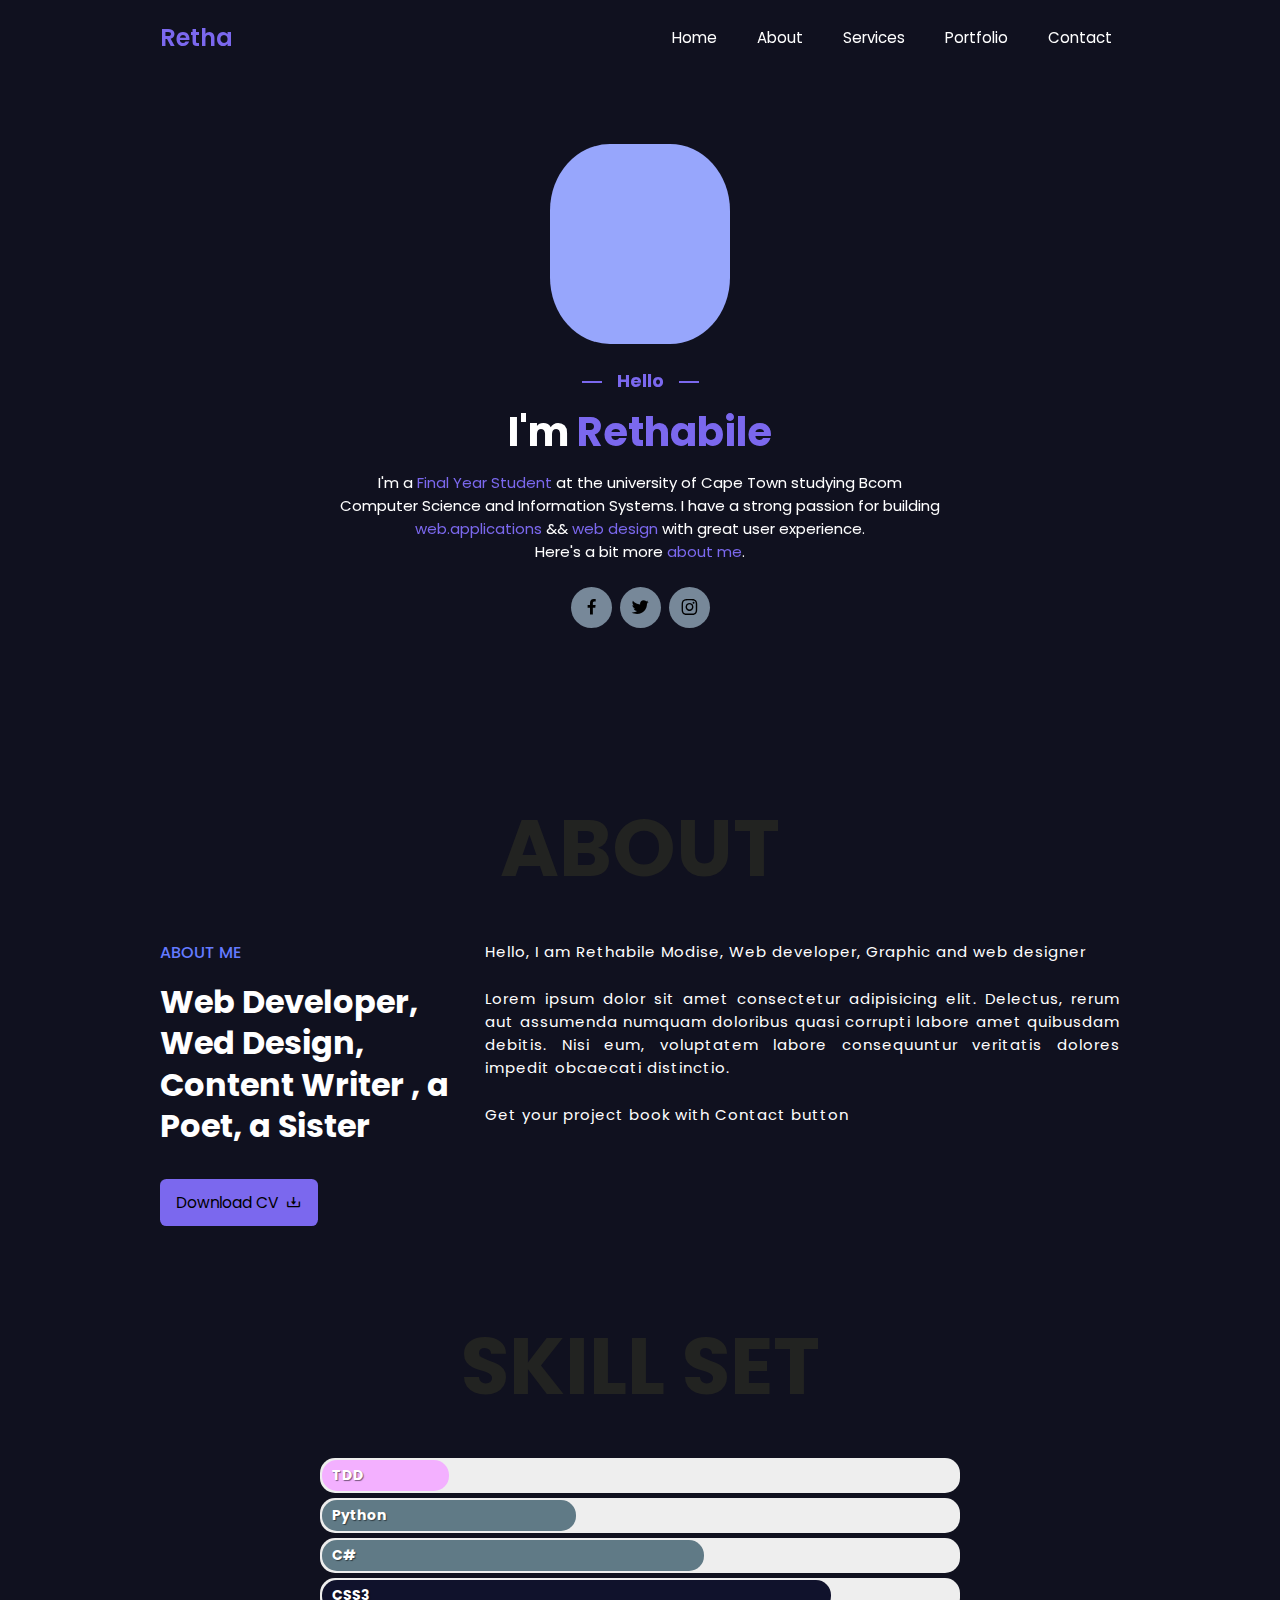
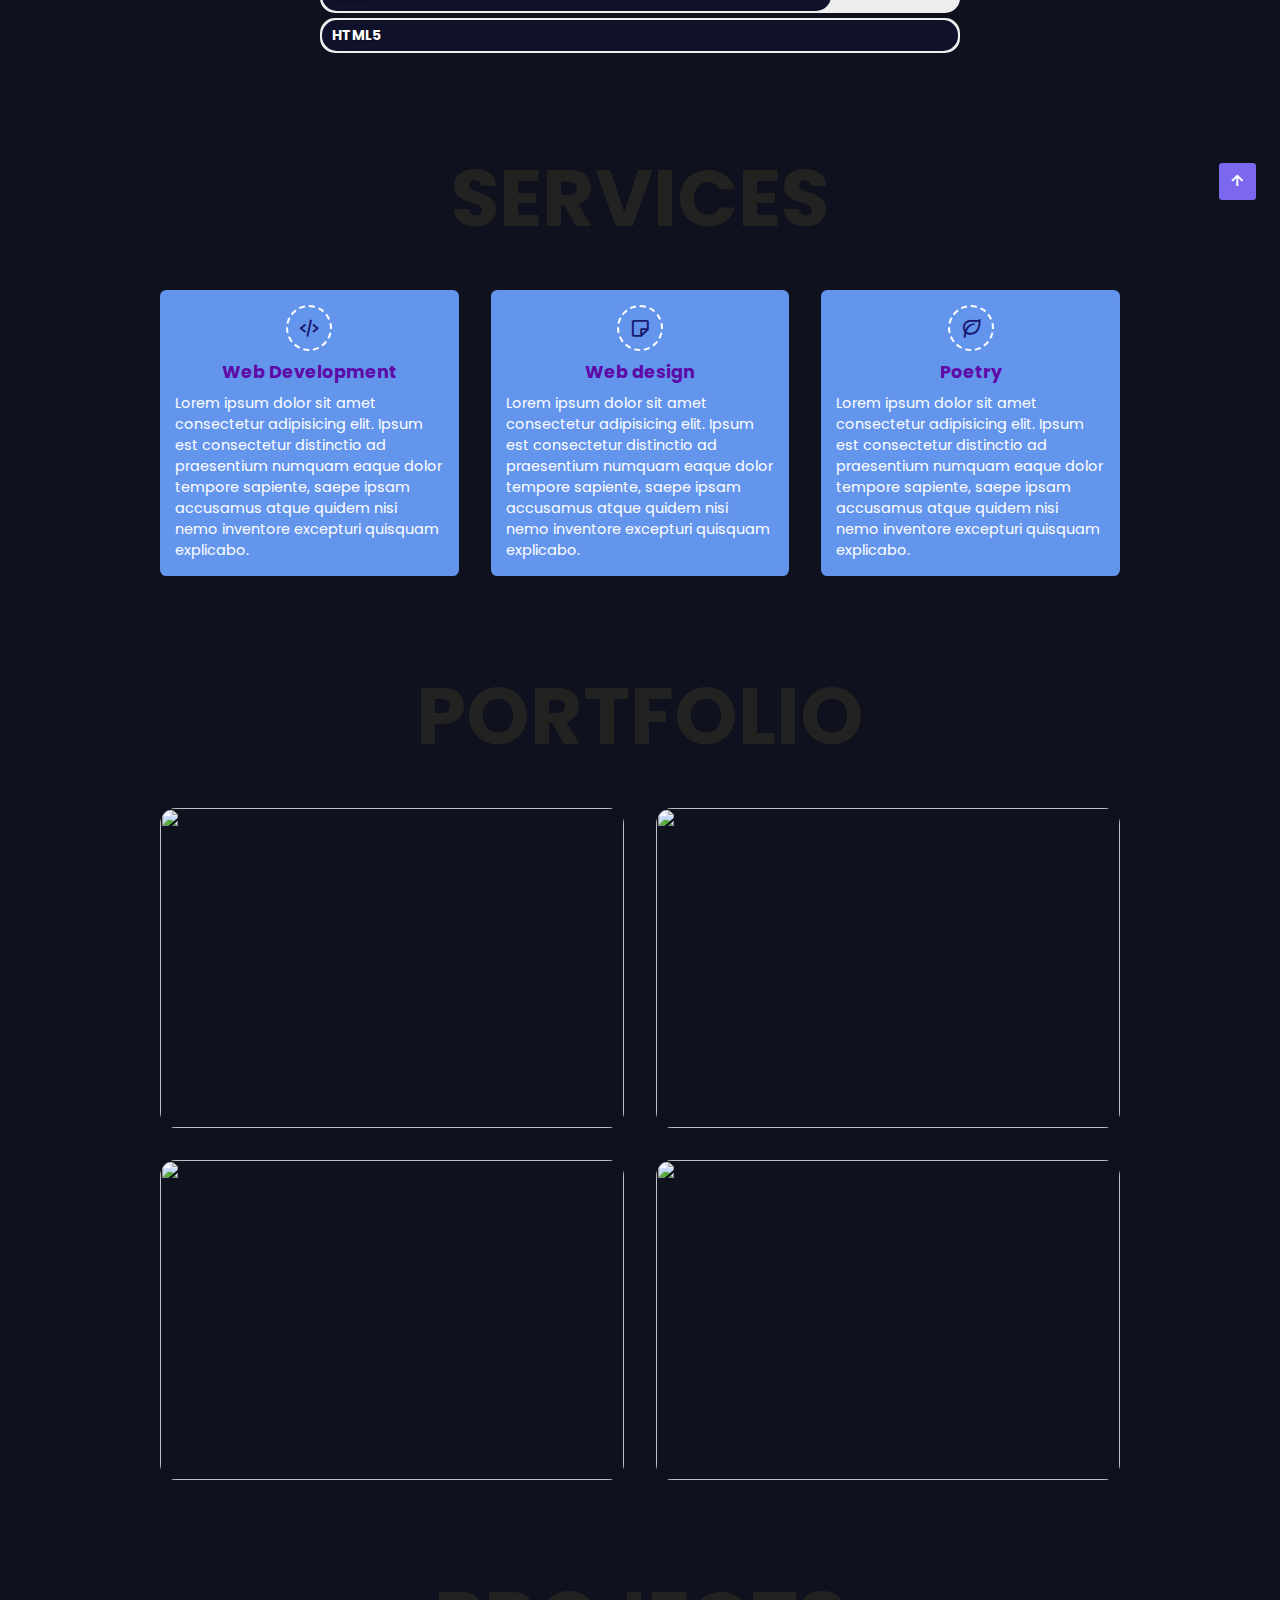
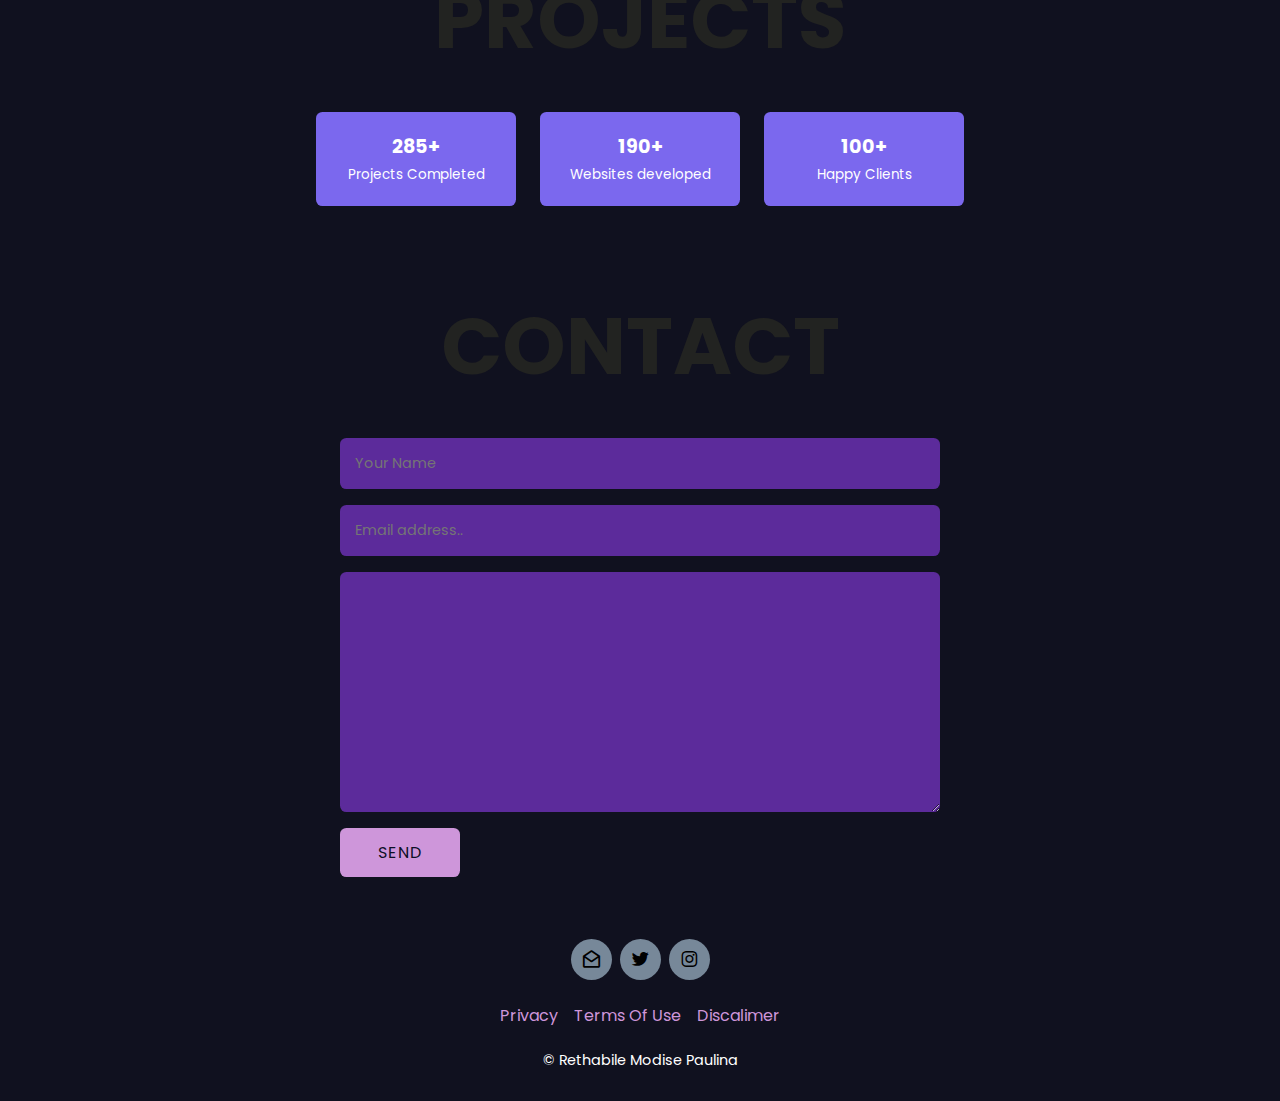
==== My Web/src/index.html @ 58a50acf "Add Skills Set" ====
<!DOCTYPE html>
<html lang="en">

<head>
    <meta charset="UTF-8">
    <meta http-equiv="X-UA-Compatible" content="IE=edge">
    <meta name="viewport" content="width=device-width, initial-scale=1.0">
    <title>Retha</title>
    <!-- Link to CSS -->
    <link rel="stylesheet" href="styles.css">
    <!--Box Icons  -->
    <link href='https://unpkg.com/boxicons@2.1.2/css/boxicons.min.css' rel='stylesheet'>

</head>

<body>
    <!-- Scroll Top -->
    <a href="#home" class="scroll-top">
        <i class='bx bx-up-arrow-alt'></i>
    </a>
    <!-- Header -->
    <header>
        <div class="nav container">
            <!-- Logo -->
            <a href="#" class="logo">Retha</a>
            <!-- Nav Bar -->
            <ul class="navbar">
                <li><a href="#home" class="nav-link">Home</a></li>
                <li><a href="#about" class="nav-link">About</a></li>
                <li><a href="#services" class="nav-link">Services</a></li>
                <li><a href="#portfolio" class="nav-link">Portfolio</a></li>
                <li><a href="#contact" class="nav-link">Contact</a></li>

            </ul>
            <!-- Menu Icons -->
            <div class="menu-icon">

                <div class="line1"></div>
                <div class="line2"></div>
                <div class="line3"></div>

            </div>
        </div>
    </header>

    <!-- Home -->
    <section class="home container" id="home">
        <div class="home-content">
            <div class="home-img">
                <img src="../assets/images/me.jpg" alt="">
            </div>
            <div class="home-text">
                <h3>Hello</h3>
                <h2>I'm <span class="color">Rethabile</span></h2>
                <p>
                    I'm a <span class="color">Final Year Student </span> at the university of Cape Town studying
                    Bcom
                    Computer Science and Information Systems. I have a strong passion for
                    building <span class="color"> web.applications </span> && <span class="color"> web design </span>
                    with great user experience. <br>
                    Here's a bit more <span class="color">about me</span>.
                </p>
                <!-- Social -->
                <div class="social">
                    <a href="#"><i class='bx bxl-facebook'></i></a>
                    <a href="#"><i class='bx bxl-twitter'></i></a>
                    <a href="#"><i class='bx bxl-instagram'></i></a>

                </div>
            </div>
        </div>
    </section>

    <!-- About -->
    <section class="about container">
        <!-- Heading -->
        <h2 class="heading">About</h2>
        <div class="about-content">
            <div class="about-data">
                <span>About me</span>
                <h2>Web Developer, Wed Design, Content Writer ,
                    a Poet, a Sister
                </h2>
                <a href="cv.pdf" class="btn" download="">
                    Download CV
                    <i class='bx bx-download'></i>
                </a>
            </div>
            <div class="about-text">
                <p>Hello, I am Rethabile Modise, Web developer, Graphic and web designer </p>
                <p>Lorem ipsum dolor sit amet consectetur adipisicing elit. Delectus, rerum aut assumenda numquam
                    doloribus quasi corrupti labore amet quibusdam debitis. Nisi eum, voluptatem labore consequuntur
                    veritatis dolores impedit obcaecati distinctio.</p>
                <p>Get your project book with Contact button</p>
            </div>
        </div>
    </section>

    <section>
        <div class="skills-container">
            <h2 class="heading">Skill Set</h2>
            <div class="bar learning" data-skill="TDD"></div>
            <div class="bar back basic" data-skill="Python"></div>
            <div class="bar back intermediate" data-skill="C#"></div>
            <div class="bar front advanced" data-skill="CSS3"></div>
            <div class="bar front expert" data-skill="HTML5"></div>
        
          </div>
</section>
    <!-- end of /.coloumn -->





    <!-- Services -->




    <section class="services container" id="services">
        <!-- Headding -->
        <h2 class="heading">Services</h2>
        <!-- Services Content -->
        <div class="services-content">
            <div class="service-box">
                <i class='bx bx-code-alt'></i>
                <h2>Web Development</h2>
                <p>Lorem ipsum dolor sit amet consectetur adipisicing elit. Ipsum est consectetur distinctio ad
                    praesentium numquam eaque dolor tempore sapiente, saepe ipsam accusamus atque quidem nisi nemo
                    inventore excepturi quisquam explicabo.</p>
            </div>
            <div class="service-box">
                <i class='bx bx-note'></i>
                <h2>Web design</h2>
                <p>Lorem ipsum dolor sit amet consectetur adipisicing elit. Ipsum est consectetur distinctio ad
                    praesentium numquam eaque dolor tempore sapiente, saepe ipsam accusamus atque quidem nisi nemo
                    inventore excepturi quisquam explicabo.</p>
            </div>
            <div class="service-box">
                <i class='bx bx-leaf'></i>
                <h2>Poetry</h2>
                <p>Lorem ipsum dolor sit amet consectetur adipisicing elit. Ipsum est consectetur distinctio ad
                    praesentium numquam eaque dolor tempore sapiente, saepe ipsam accusamus atque quidem nisi nemo
                    inventore excepturi quisquam explicabo.</p>
            </div>
        </div>
    </section>
    <!-- Portfolio -->
    <section class="portfolio container" id="portfolio">
        <h2 class="heading">
            Portfolio
        </h2>
        <!-- Portfolio Content -->
        <div class="portfolio-content">
            <div class="portfolio-box">
                <img src="/assets/images/webdev.jpg" alt="" class="portfolio-img">
                <!--Portfolio Overlay  -->
                <div class="portfolio-overlay">
                    <h2>Web Developmebt</h2>
                    <a href="#">
                        <i class='bx bx-link-alt'></i>
                    </a>
                </div>

            </div>
            <div class="portfolio-box">
                <img src="/assets/images/webdes.png" alt="" class="portfolio-img">
                <!--Portfolio Overlay  -->
                <div class="portfolio-overlay">
                    <h2>web Design</h2>
                    <a href="#">
                        <i class='bx bx-link-alt'></i>
                    </a>
                </div>

            </div>
            <div class="portfolio-box">
                <img src="../assets/images/java.jpeg" alt="" class="portfolio-img">
                <!--Portfolio Overlay  -->
                <div class="portfolio-overlay">
                    <h2>Java Applications</h2>
                    <a href="#">
                        <i class='bx bx-link-alt'></i>
                    </a>
                </div>

            </div>
            <div class="portfolio-box">
                <img src="../assets/images/contentt.png" alt="" class="portfolio-img">
                <!--Portfolio Overlay  -->
                <div class="portfolio-overlay">
                    <h2>My Social Content</h2>
                    <a href="#">
                        <i class='bx bx-link-alt'></i>
                    </a>
                </div>

            </div>
        </div>
    </section>

    <!-- Projects -->
    <section class="projects container" id="projects">
        <!-- Heading -->
        <h2 class="heading">Projects</h2>
        <!-- Projects content -->
        <div class="projects-content">
            <div class="project-box">
                <h2>285+</h2>
                <span>Projects Completed</span>
            </div>
            <div class="project-box">
                <h2>190+</h2>
                <span>Websites developed</span>
            </div>
            <div class="project-box">
                <h2>100+</h2>
                <span>Happy Clients</span>
            </div>
        </div>
    </section>

    <!-- Review  -->
    <!-- Contact Form -->
    <section class="contact container" id="contact">
        <!-- Heading -->
        <h2 class="heading">Contact</h2>
        <!-- Contact Form -->
        <form action="" class="contact-form" id="contact-form">
            <input type="text" placeholder="Your Name" class="name" required>
            <input type="email" name="" id="" placeholder="Email address.." class="email" required>
            <textarea name="" id="" cols="30" rows="10" placeholder="Write message here.." class="message">  </textarea>
            <input type="submit" value="Send" class="send-btn">
        </form>
    </section>


    <!-- Email JS Link -->






    <script type="text/javascript" src="https://cdn.jsdelivr.net/npm/emailjs-com@2.4.0/dist/email.min.js">
    </script>
    <!-- Sweet Alert -->
    <script src="https://unpkg.com/sweetalert/dist/sweetalert.min.js"></script>
    <script type="text/javascript">
        (function () {
            emailjs.init("kYypExKdFYfMpPeg1");
        });
    </script>

    <!-- Footer -->
    <section class="footer container">
        <div class="social">

            <a href="mailto:retbianca01@gmail.com "><i class='bx bx-envelope-open'></i></a>
            <a href="#"><i class='bx bxl-twitter'></i></a>
            <a href="#"><i class='bx bxl-instagram'></i></a>

        </div>
        <!-- Footer Links -->
        <div class="footer-links">
            <a href="#">Privacy</a>
            <a href="#">Terms Of Use</a>
            <a href="#">Discalimer</a>

        </div>

        <!-- Copyright -->
        <p>&#169; Rethabile Modise Paulina</p>

    </section>







    <!-- Link to JS -->
    <script src="/src/app.js"></script>
</body>

</html>
---- My Web/src/styles.css ----
/* Google fonts */
@import url('https://fonts.googleapis.com/css2?family=Cardo&family=Poppins:ital,wght@0,400;0,500;1,600;1,700&display=swap');

* {
    font-family: 'Poppins', sans-serif;
    margin: 0;
    padding: 0;
    box-sizing: border-box;
    scroll-behavior: smooth;
    scroll-padding-top: 2rem;

}

/* Variables */

:root {
    --main-color: #647bff;
    --body-color: #10111f;
    --container-color: #090a1a;
    --heading-color: #222321;
    --box-color: #0d0f26;
    --bg-color: #fff;

}

body {
    color: var(--bg-color);
    background: var(--body-color);
}

img {
    width: 100%;
}

section {
    padding: 3rem 0 2rem;
}

a {
    text-decoration: none;
}

li {
    list-style: none;
}

.container {
    max-width: 960px;
    margin: auto;
    width: 100%;
}


header {
    position: fixed;
    top: 0;
    left: 0;
    width: 100%;
    z-index: 100%;

}

.header-active {
    background: var(--box-color);
    transition: 0.4s;
}


.nav {
    display: flex;
    align-items: center;
    justify-content: space-between;
    padding: 20px 0;
}

.logo {
    font-size: 1.5rem;
    font-weight: 600;
    color: mediumslateblue;

}

.navbar {
    display: flex;
    align-items: center;
    column-gap: 1.5rem;

    /* position: fixed;
    width: 100%;
    margin: auto;
    padding: 35px 100px;
    display: flex;
    align-items: center;
    column-gap: 1.5rem;
    z-index: 999; */

}

/* .navbar ul li span {
    color: #FEC544;
    border-left: 1px solid #A9ADB8;
    padding-left: 25px;
    padding-right: 5px;
    text-align: center;
} */

/* .navbar ul li a {
    color: #A9ADB8;
    font-weight: bold;
    transition: all 0.5s ease;
} */

.nav-link {
    font-size: 0.94rem;
    padding: 4px 8px;
    border-radius: 0.2rem;
    color: #fff;
}

.nav-link:hover {
    color: black;
    background: mediumslateblue;
    transition: 0.3s all linear;
}

/* Menu icons */
.menu-icon {
    display: none;
    flex-direction: column;
    align-items: center;
    justify-content: center;
    row-gap: 5px;
    cursor: pointer;
    z-index: 200;
    transition: 0.3s;

}

.menu-icon div {
    display: block;
    background: mediumslateblue;
    height: 2px;
    width: 24px;
    transition: 0.3s;
}

.move .line1 {
    transform: rotate(-45deg) translate(-5px, 5px);
}

.move .line2 {
    opacity: 0;
}

.move .line3 {
    transform: rotate(45deg) translate(-5px, -5px);
}

.home {
    min-height: 600px;
    display: flex;
    align-items: center;
    justify-content: center;
    padding: 7rem;
}

.home-content {
    position: relative;
    max-width: 600px;
    width: 100%;
    margin: auto;
    display: flex;
    flex-direction: column;
    align-items: center;
    justify-content: center;
    text-align: center;

}

.home-img {
    width: 180px;
    height: 180px;
    border: 50%;
    border-radius: 33.3%;
    background: hsl(231, 94%, 79%);
    overflow: hidden;
    margin-bottom: 1.5rem;
    margin-top: 2rem;

}

.home-img {
    width: 180px;
    height: 200px;
    object-fit: cover;
    object-position: center;
}

.home-text {
    display: flex;
    flex-direction: column;
    align-items: center;
    justify-content: center;
    text-align: center;
}

.home-text h3 {
    position: relative;
    display: flex;
    align-items: center;
    column-gap: 0.5rem;
    font-size: 1.1rem;
    color: mediumslateblue;
}

.home-text .color {
    color: mediumslateblue;
}

.home-text h3::before {
    content: '';
    position: absolute;
    top: 50%;
    transform: translate(-50);
    left: -35px;
    width: 20px;
    height: 2px;
    background: mediumslateblue;

}

.home-text h3::after {
    content: '';
    position: absolute;
    top: 50%;
    transform: translate(-50);
    right: -35px;
    width: 20px;
    height: 2px;
    background: mediumslateblue;

}

.home-text h2 {
    font-size: 2.5rem;
    line-height: 4.8rem;
}

.home-text p {
    font-size: 0.938rem;
    margin-bottom: 1.5rem;


}

.social {
    display: flex;
    align-items: center;
    column-gap: 0.5rem;
}

.social .bx {
    font-size: 1.3rem;
    padding: 10px;
    border-radius: 50%;
    color: black;
    background: lightslategray;
}

.social .bx:hover {
    background: mediumslateblue;
    transition: 0.3s all linear;
}

.heading {
    font-size: 5rem;
    text-transform: uppercase;
    color: var(--heading-color);
    text-align: center;
    margin-bottom: 2rem;
}

.about-content {
    display: flex;
    grid-template-columns: repeat(2, 1fr);
    gap: 1.5rem;
}

.about-data span {
    font-size: 1rem;
    font-weight: 500;
    text-transform: uppercase;
    color: var(--main-color);
}

.about-data h2 {
    font-size: 2rem;
    line-height: 2.6rem;
    font-weight: 700;
    margin: 1rem 0;

}

.btn {
    font-size: 0.97rem;
    display: inline-flex;
    align-items: center;
    column-gap: 0.5rem;
    color: black;
    background: mediumslateblue;
    padding: 12px 16px;
    border-radius: 0.4rem;
    margin-top: 1rem;
}

.bnt .bx {
    font-size: 1.2rem;

}

.btn:hover {
    background: midnightblue;
    transition: 0.3s all linear;
}

.about-text p {
    font-size: 0.938rem;
    letter-spacing: 1px;
    text-align: justify;
    margin-bottom: 1.5rem;
}

.services-content {
    display: grid;
    grid-template-columns: repeat(3, 1fr);
    gap: 2rem;
}

.service-box {
    display: flex;
    flex-direction: column;
    align-items: center;
    padding: 15px;
    background: cornflowerblue;
    border-radius: 0.4rem;
    transition: 0.5s all cubic-bezier(0.075, 0.82, 0.165, 1);

}

.service-box:hover {
    transform: scale(1.15);
    transition: 0.5s all cubic-bezier(0.075, 0.82, 0.165, 1);
}

.service-box .bx {
    font-size: 1.4rem;
    color: midnightblue;
    padding: 10px;
    border-radius: 5rem;
    border: 2px dashed white;

}

.service-box h2 {
    font-size: 1.1rem;
    margin: 0.5rem 0;
    color: rgb(94, 10, 167)
}

.service-box p {
    font-size: 0.9rem;
}

.portfolio-content {
    display: grid;
    grid-template-columns: repeat(2, 1fr);
    gap: 2rem;

}

.portfolio-box {
    position: relative;
    width: 100%;
    height: 320px;
    border-radius: 1rem;
    overflow: hidden;
}

.portfolio-img {
    width: 100%;
    height: 100%;
    object-fit: cover;
    object-position: center;
}

.portfolio-overlay {
    position: absolute;
    top: -100%;
    left: 0;
    width: 100%;
    height: 100%;
    display: flex;
    flex-direction: column;
    align-items: center;
    justify-content: center;
    background: hsl(243, 45%, 16%, 0.7);
}

.portfolio-overlay h2 {
    font-size: 1.6rem;
    font-weight: 600;
    margin-bottom: 10px;

}

.portfolio-overlay .bx {
    font-size: 24px;
    padding: 10px;
    background-color: thistle;
    color: var(--bg-color);
    border-radius: 4px;
}

.portfolio-overlay .bx:hover {
    background: mediumblue;
    transition: 0.3s all linear;

}

.portfolio-box:hover .portfolio-overlay {
    top: 0;
    transition: 0.3s all ease 0s;

}

.projects-content {
    display: grid;
    grid-template-columns: repeat(3, 200px);
    justify-content: center;
    gap: 1.5rem;
}

.project-box {
    padding: 20px 10px;
    background-color: mediumslateblue;
    border-radius: 0.4rem;
    text-align: center;
}

.project-box h2 {
    font-size: 1.2rem;
}

.project-box span {
    font-size: 0.845rem;
}

/* Contact Form */
/*  */
.contact-form {
    max-width: 600px;
    margin: auto;
    width: 100%;
    display: grid;
    row-gap: 1rem;
}

.contact-form input,
.contact-form textarea {
    border: none;
    outline: none;
    font-size: 0.9rem;
    padding: 15px;
    color: var(--box-color);
    background-color: rgb(92, 43, 155);
    /* background: ; */
    border-radius: 0.4rem;
}

.contact-form .send-btn {
    width: 120px;
    font-size: 1rem;
    letter-spacing: 1px;
    font-family: 500;
    text-transform: uppercase;
    padding: 12px;
    background: rgb(206, 150, 218);
    cursor: pointer;

}

.contact-form .send-btn:hover {
    background-color: rgb(94, 66, 118);
    transition: 0.3s all linear;
}

/* Footer  */
.footer {
    display: flex;
    align-items: center;
    flex-direction: column;
    row-gap: 1.4rem;
    padding: 30px;
}

.footer p {
    font-size: 0.9rem;
}

.footer-links {
    display: flex;
    align-items: center;
    column-gap: 1rem;
}

.footer-links a {
    font-size: 1rem;
    font-weight: 400;
    color: rgb(206, 150, 218)
}

.footer-links a:hover {
    color: var(--main-color);
    transition: 0.3s all linear;


}

.scroll-top {
    position: fixed;
    bottom: -100%;
    right: 1.5rem;
}

.scroll-top .bx {
    padding: 8px;
    font-size: 1.3rem;
    color: var(--bg-color);
    background-color: mediumslateblue;
    border-radius: 0.2rem;
}

.scroll-top .bx:hover {
    background: var(--container-color);
    transition: 0.3s;
}

.scroll-active{
    bottom: 2rem;
    transition: 0.3s;
}


/* Skills */

.skills-container{
    width: 50%;
    margin: 0 auto;
  }
  @keyframes load{
    from {
      width: 0%
    }
  }
  @-webkit-keyframes load{
    from {
      width: 0%
    }
  }
  @-moz-keyframes load{
    from {
      width: 0%
    }
  }
  @-o-keyframes load{
    from {
      width: 0%
    }
  }
  
  .bar{
    background-color: #EEE;
    padding: 2px;
    border-radius: 15px;
    margin-bottom: 5px;
    font-size: 14px;
    color: #FFF;
    font-weight: bold;
    text-shadow: 1px 1px 1px rgba(0,0,0,0.5);
  }
  .bar::before{
    content:  attr(data-skill);
    background-color: #f3b0ff;
    display: inline-block;
    padding: 5px 0 5px 10px;
    border-radius: inherit;
    animation: load 2s 0s;
    -webkit-animation: load 2s 0s;
    -moz-animation: load 2s 0s;
    -o-animation: load 2s 0s;
  }
  
  .bar.front::before{
    background-color: #10122c;
  }
  .bar.back::before{
    background-color: #607a86;
  }
  
  .bar.learning::before{
    width: calc(20% - 10px);
  }
  .bar.basic::before{
    width: calc(40% - 10px);
  }
  .bar.intermediate::before{
    width: calc(60% - 10px);
  }
  .bar.advanced::before{
    width: calc(80% - 10px);
  }
  .bar.expert::before{
    width: calc(100% - 10px);
  }
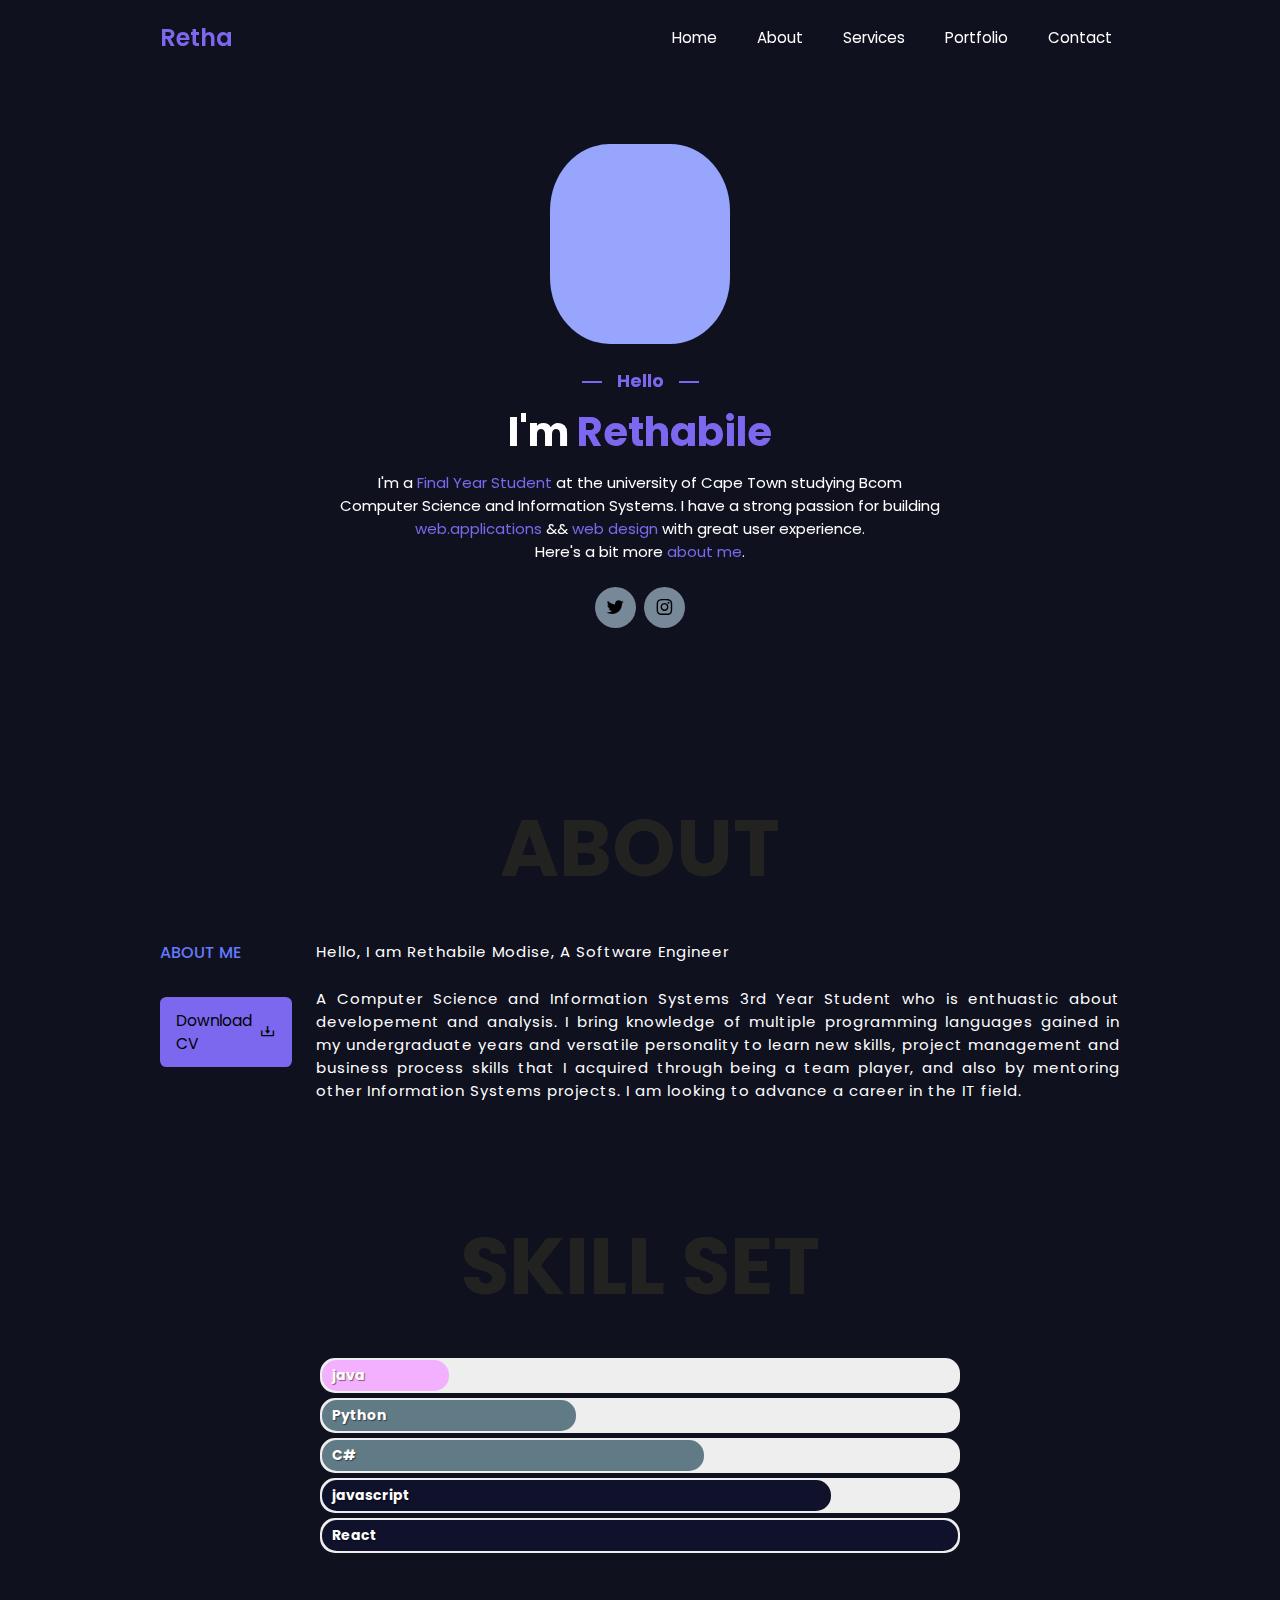
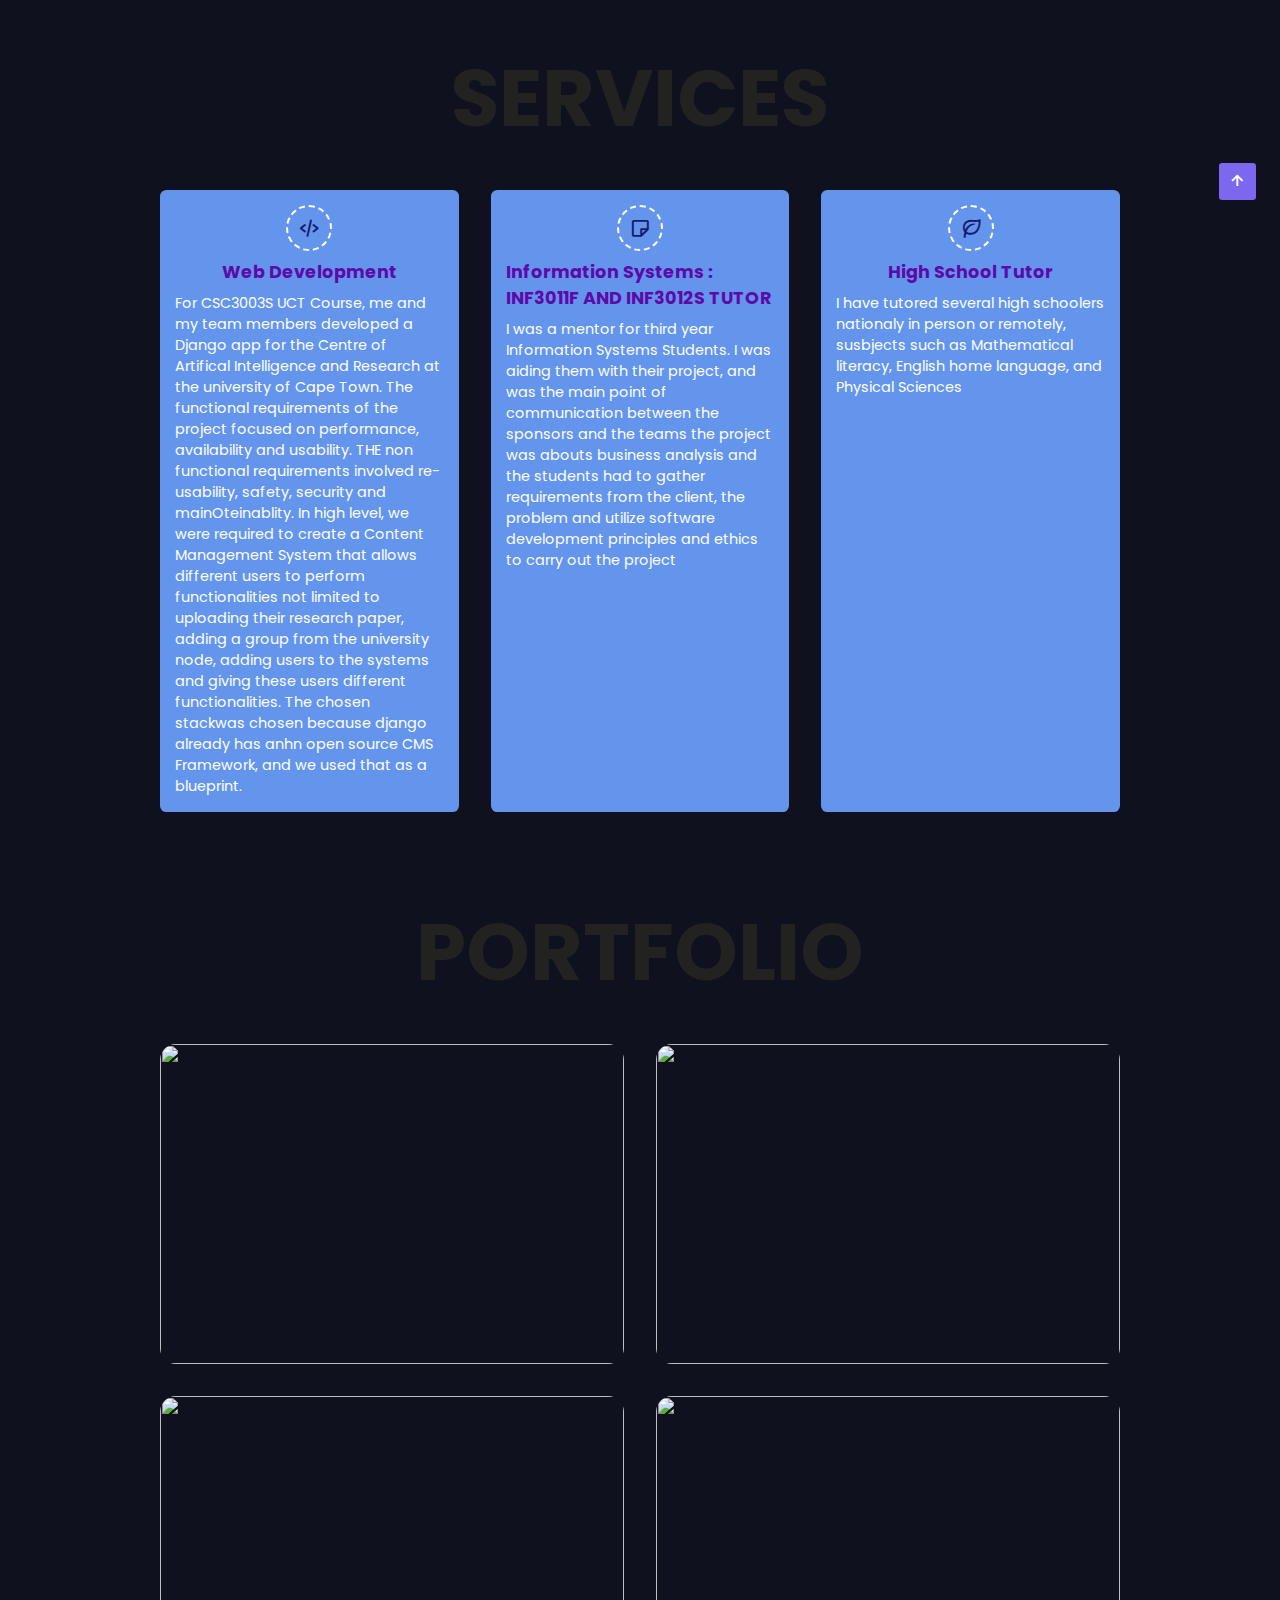
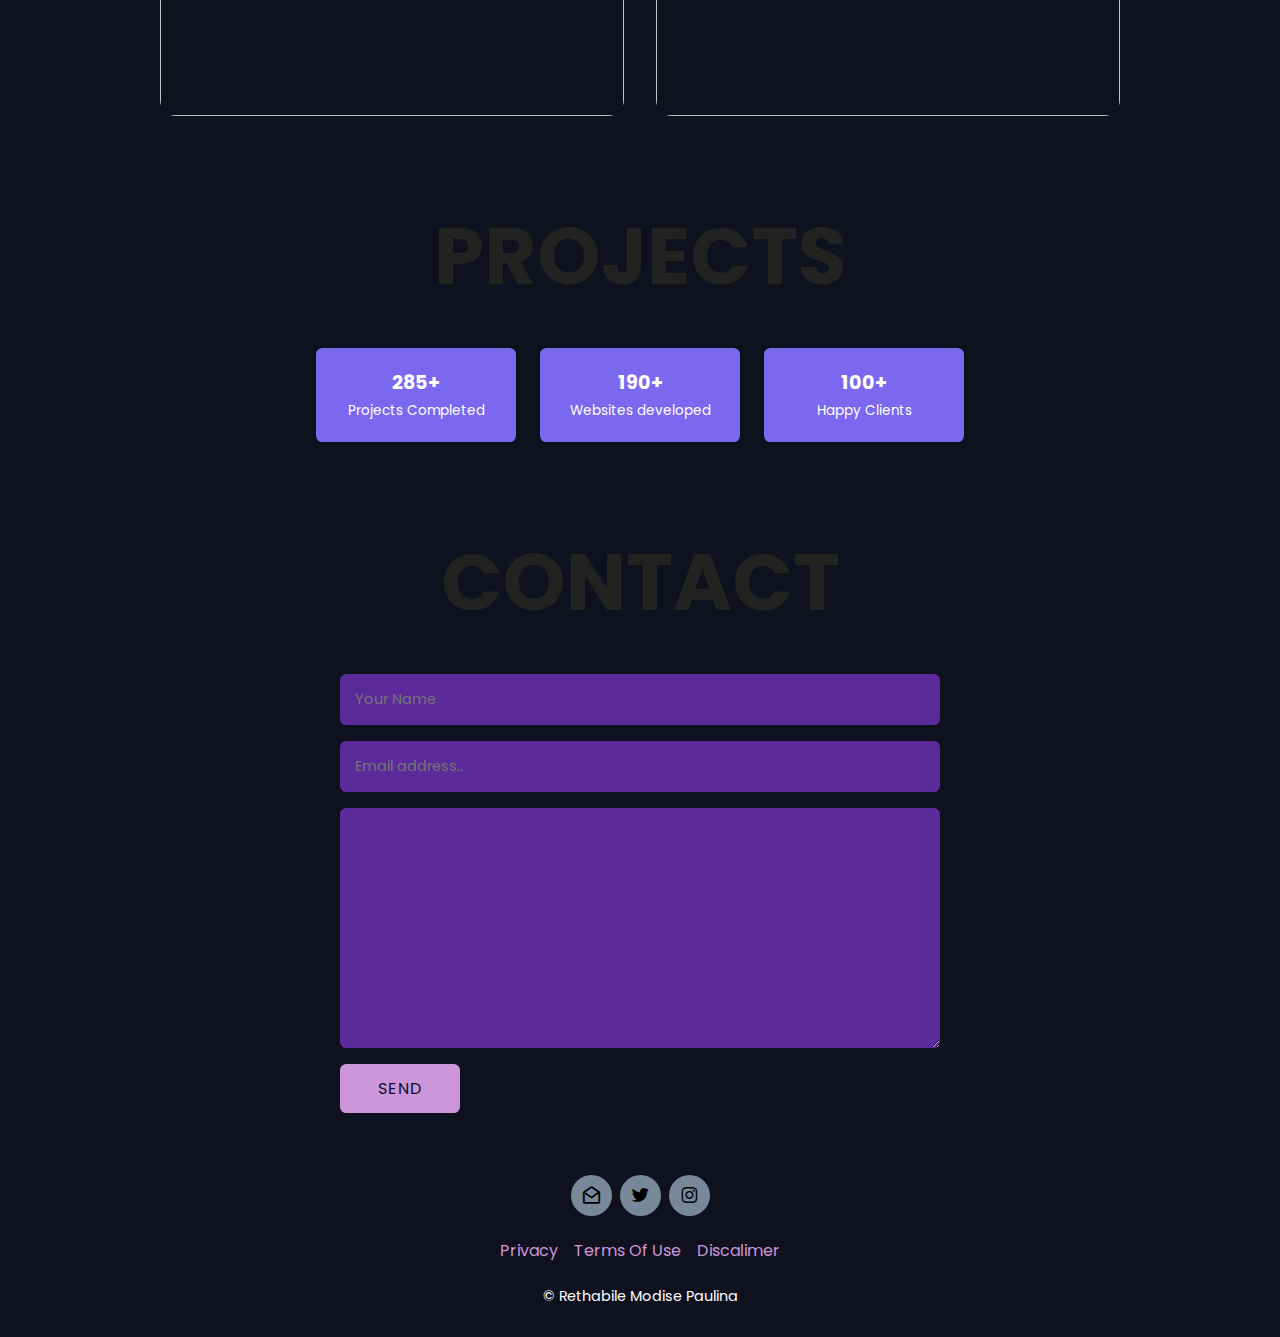
==== commit 217a16bb: "Added Links" ====
--- a/My Web/src/index.html
+++ b/My Web/src/index.html
@@ -5,7 +5,7 @@
     <meta charset="UTF-8">
     <meta http-equiv="X-UA-Compatible" content="IE=edge">
     <meta name="viewport" content="width=device-width, initial-scale=1.0">
-    <title>Retha</title>
+    <title>Retha.</title>
     <!-- Link to CSS -->
     <link rel="stylesheet" href="styles.css">
     <!--Box Icons  -->
@@ -62,9 +62,8 @@
                 </p>
                 <!-- Social -->
                 <div class="social">
-                    <a href="#"><i class='bx bxl-facebook'></i></a>
-                    <a href="#"><i class='bx bxl-twitter'></i></a>
-                    <a href="#"><i class='bx bxl-instagram'></i></a>
+                    <a href="https://twitter.com/PaulinaReth"><i class='bx bxl-twitter'></i></a>
+                    <a href="https://www.instagram.com/reth_johannis/"><i class='bx bxl-instagram'></i></a>
 
                 </div>
             </div>
@@ -78,20 +77,19 @@
         <div class="about-content">
             <div class="about-data">
                 <span>About me</span>
-                <h2>Web Developer, Wed Design, Content Writer ,
-                    a Poet, a Sister
+                <h2>
+                   
                 </h2>
-                <a href="cv.pdf" class="btn" download="">
+                <a href="../assets/cv/Rethabile Modise's Resume.pdf" class="btn" download="">
                     Download CV
                     <i class='bx bx-download'></i>
                 </a>
             </div>
             <div class="about-text">
-                <p>Hello, I am Rethabile Modise, Web developer, Graphic and web designer </p>
-                <p>Lorem ipsum dolor sit amet consectetur adipisicing elit. Delectus, rerum aut assumenda numquam
-                    doloribus quasi corrupti labore amet quibusdam debitis. Nisi eum, voluptatem labore consequuntur
-                    veritatis dolores impedit obcaecati distinctio.</p>
-                <p>Get your project book with Contact button</p>
+                <p>Hello, I am Rethabile Modise, A Software Engineer </p>
+                <p>A Computer Science and Information Systems 3rd Year Student who is enthuastic about developement and analysis. I bring knowledge of multiple programming languages gained in my undergraduate years and versatile personality to learn new skills, project management and business process skills that I acquired through being a team player, and also by mentoring other Information Systems projects.
+                    I am looking to advance a career in the IT field.</p>
+                <!-- <p>Get your project book with Contact button</p> -->
             </div>
         </div>
     </section>
@@ -99,11 +97,11 @@
     <section>
         <div class="skills-container">
             <h2 class="heading">Skill Set</h2>
-            <div class="bar learning" data-skill="TDD"></div>
+            <div class="bar learning" data-skill="java"></div>
             <div class="bar back basic" data-skill="Python"></div>
             <div class="bar back intermediate" data-skill="C#"></div>
-            <div class="bar front advanced" data-skill="CSS3"></div>
-            <div class="bar front expert" data-skill="HTML5"></div>
+            <div class="bar front advanced" data-skill="javascript"></div>
+            <div class="bar front expert" data-skill="React"></div>
         
           </div>
 </section>
@@ -126,23 +124,23 @@
             <div class="service-box">
                 <i class='bx bx-code-alt'></i>
                 <h2>Web Development</h2>
-                <p>Lorem ipsum dolor sit amet consectetur adipisicing elit. Ipsum est consectetur distinctio ad
-                    praesentium numquam eaque dolor tempore sapiente, saepe ipsam accusamus atque quidem nisi nemo
-                    inventore excepturi quisquam explicabo.</p>
+                <p>For CSC3003S UCT Course, me and my team members developed a Django app for the Centre of Artifical Intelligence and Research at the university
+                of Cape Town. The functional requirements of the project focused on performance, availability and usability. THE non functional requirements
+                involved re-usability, safety, security and mainOteinablity. In high level, we were required to create a Content Management System that allows
+                different users to perform functionalities not limited to uploading their research paper, adding a group from the university node, adding users to the systems 
+                and giving these users different functionalities. The chosen stackwas chosen because django already has anhn open source CMS Framework, and we used that as a blueprint.</p>
             </div>
             <div class="service-box">
                 <i class='bx bx-note'></i>
-                <h2>Web design</h2>
-                <p>Lorem ipsum dolor sit amet consectetur adipisicing elit. Ipsum est consectetur distinctio ad
-                    praesentium numquam eaque dolor tempore sapiente, saepe ipsam accusamus atque quidem nisi nemo
-                    inventore excepturi quisquam explicabo.</p>
+                <h2>Information Systems : INF3011F AND INF3012S TUTOR</h2>
+                <p>I was a mentor for third year Information Systems Students. I was aiding them with their project, and was the main point of communication between the sponsors and the teams
+                the project was abouts business analysis and the students had to gather requirements from the client, the problem and 
+                utilize software development principles and ethics to carry out the project </p>
             </div>
             <div class="service-box">
                 <i class='bx bx-leaf'></i>
-                <h2>Poetry</h2>
-                <p>Lorem ipsum dolor sit amet consectetur adipisicing elit. Ipsum est consectetur distinctio ad
-                    praesentium numquam eaque dolor tempore sapiente, saepe ipsam accusamus atque quidem nisi nemo
-                    inventore excepturi quisquam explicabo.</p>
+                <h2>High School Tutor </h2>
+                <p>I have tutored several high schoolers nationaly in person  or remotely, susbjects such as Mathematical literacy, English home language, and Physical Sciences </p>
             </div>
         </div>
     </section>
